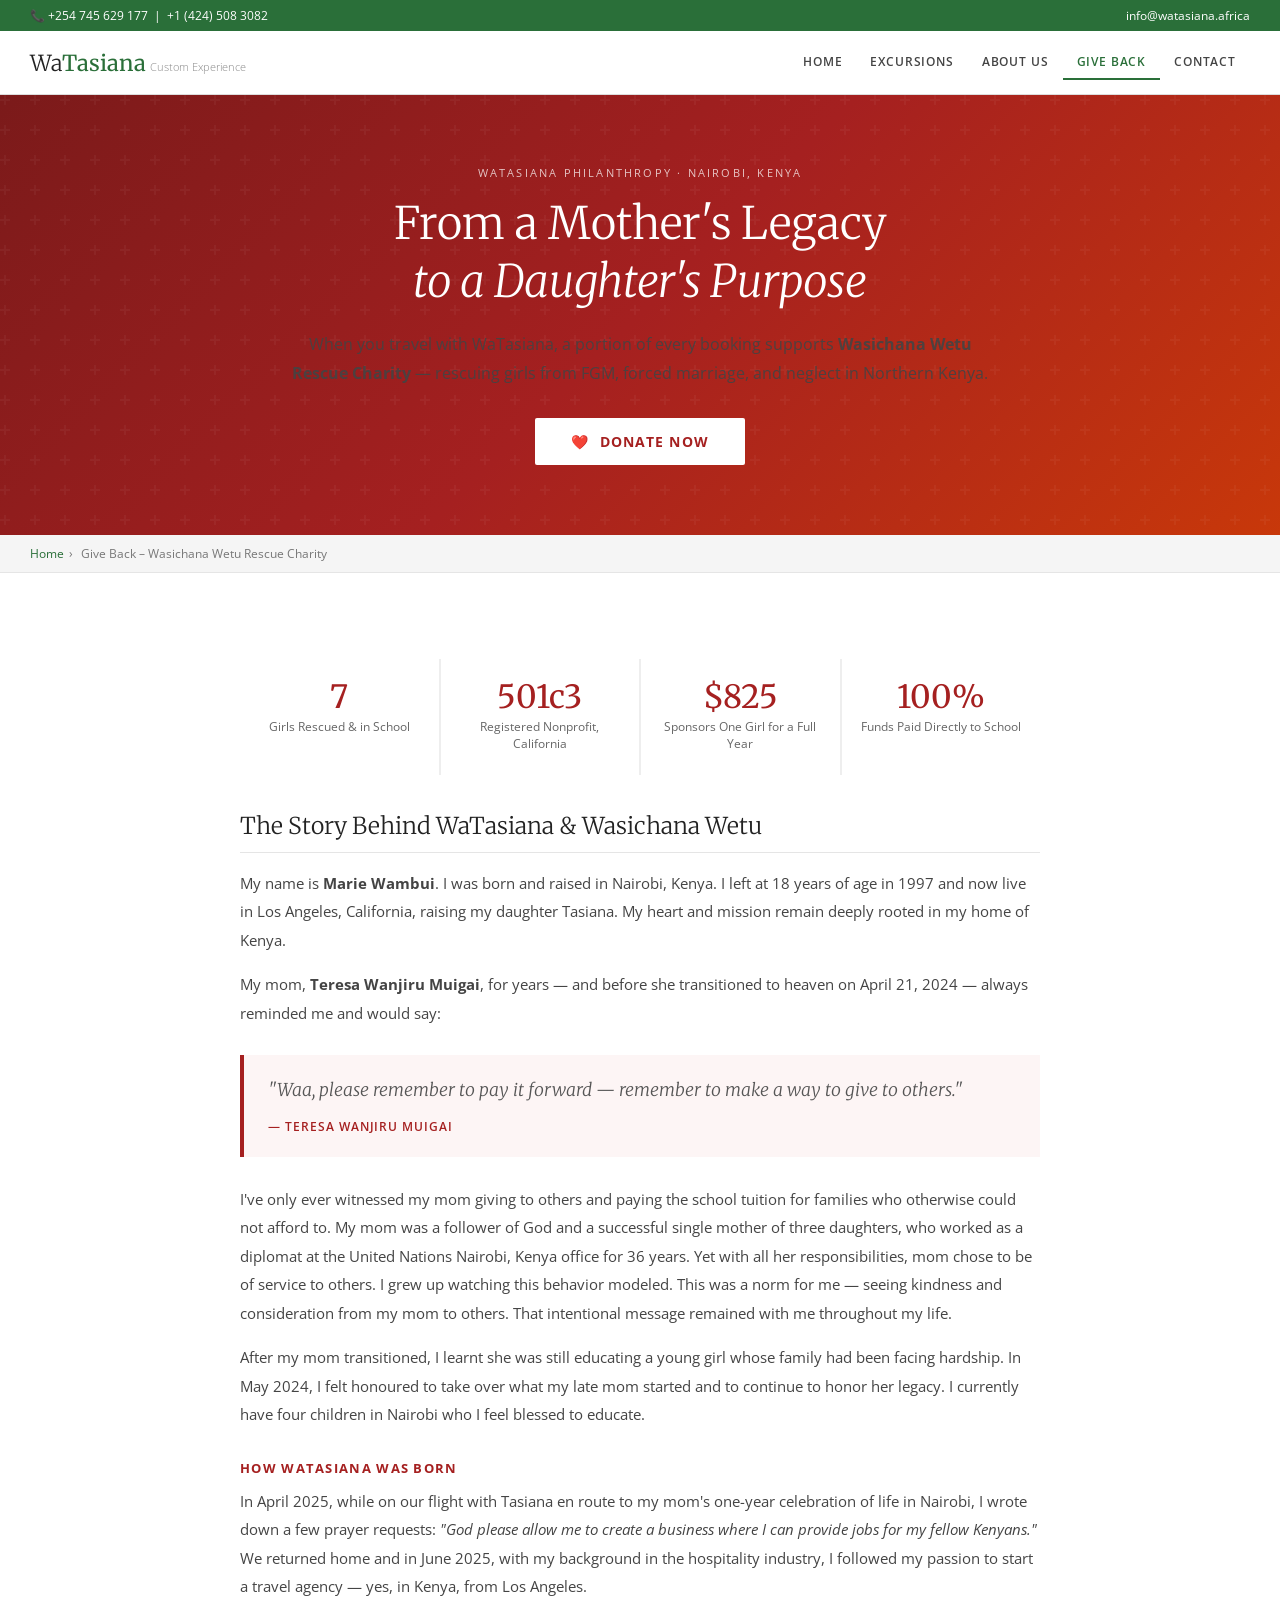
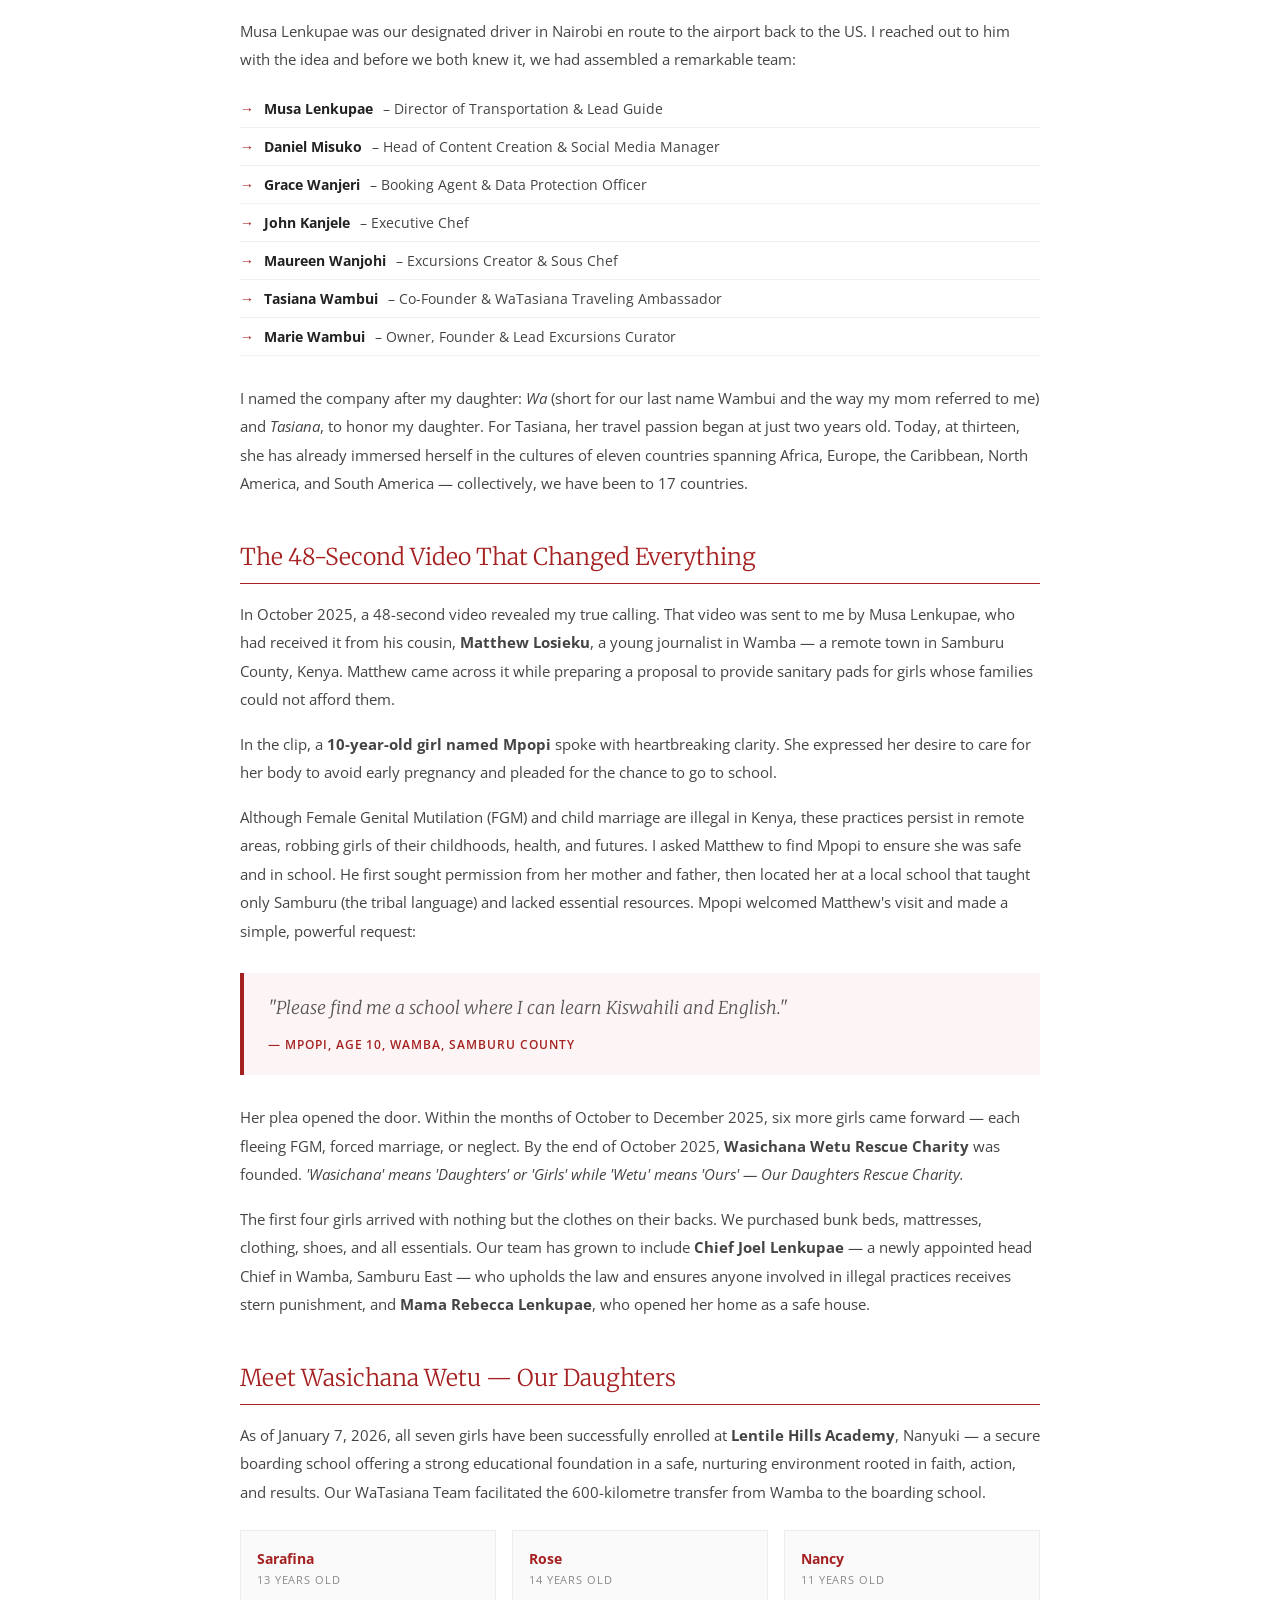
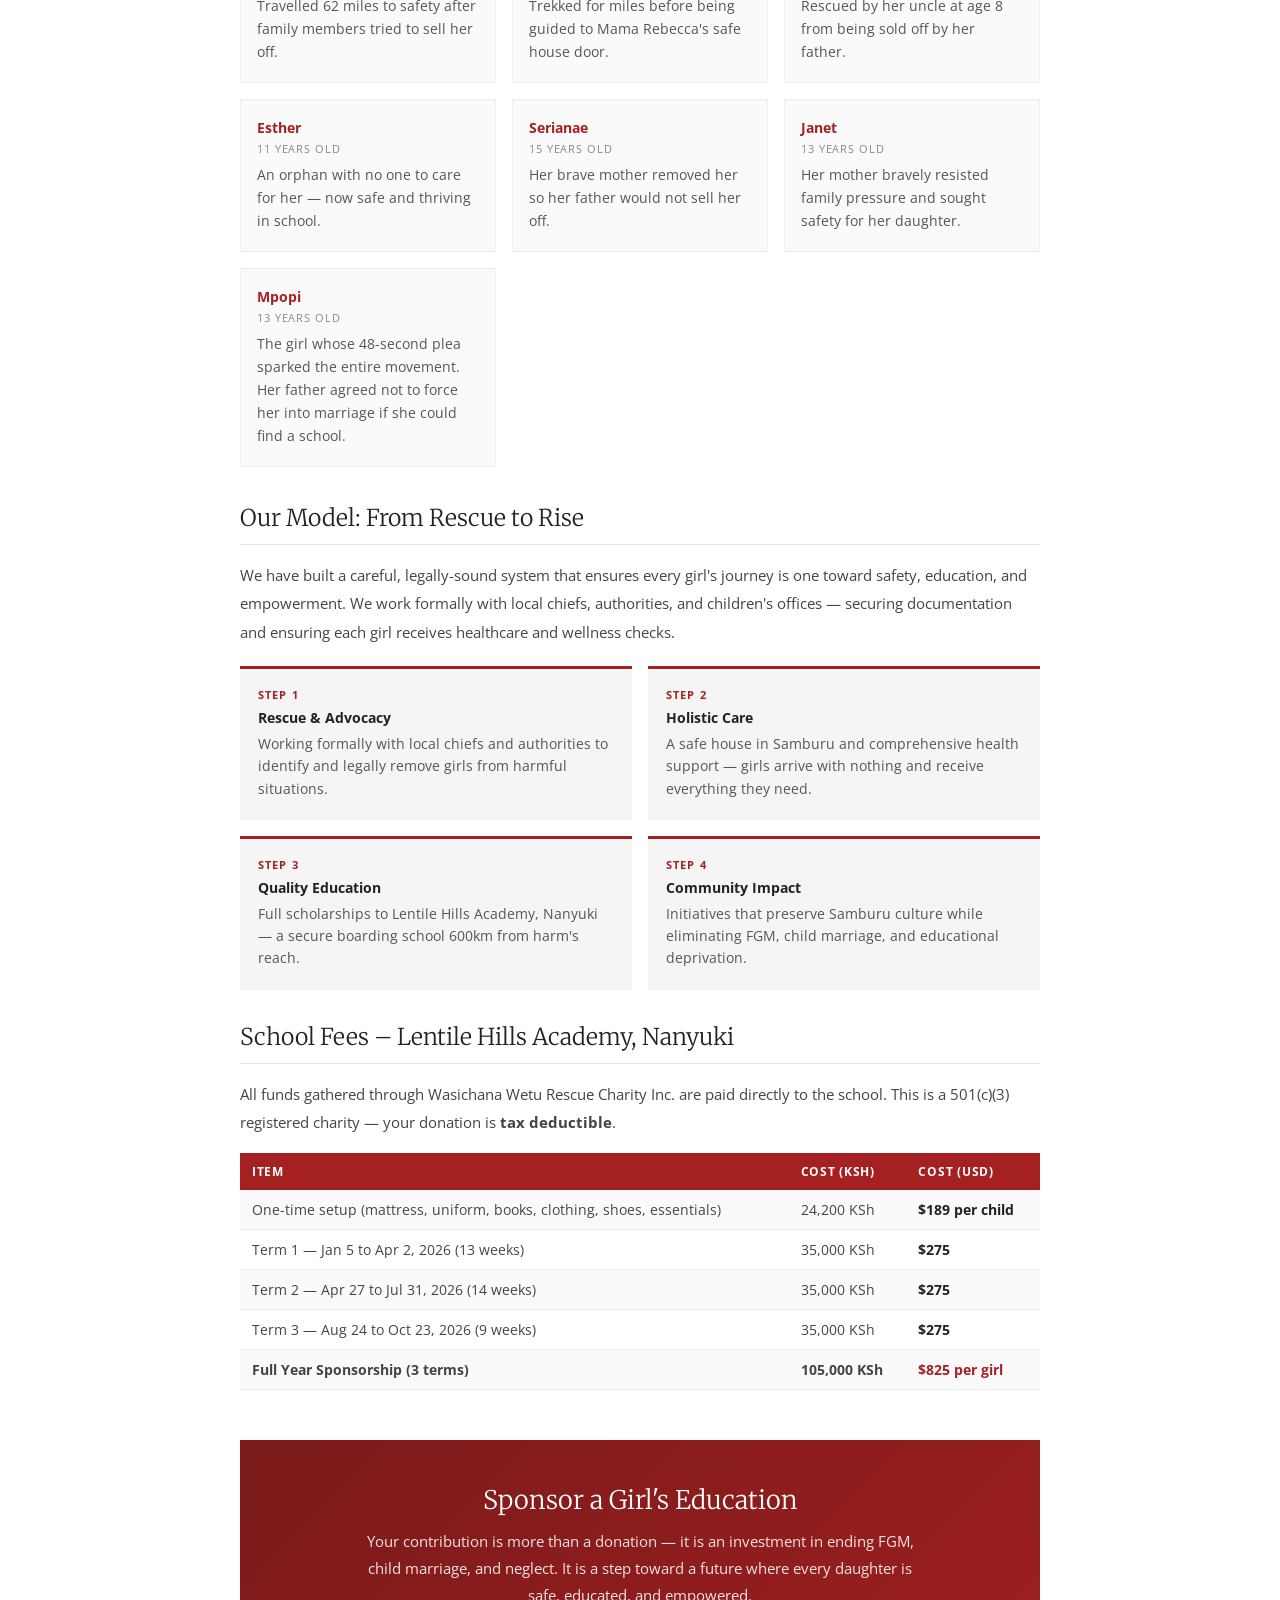
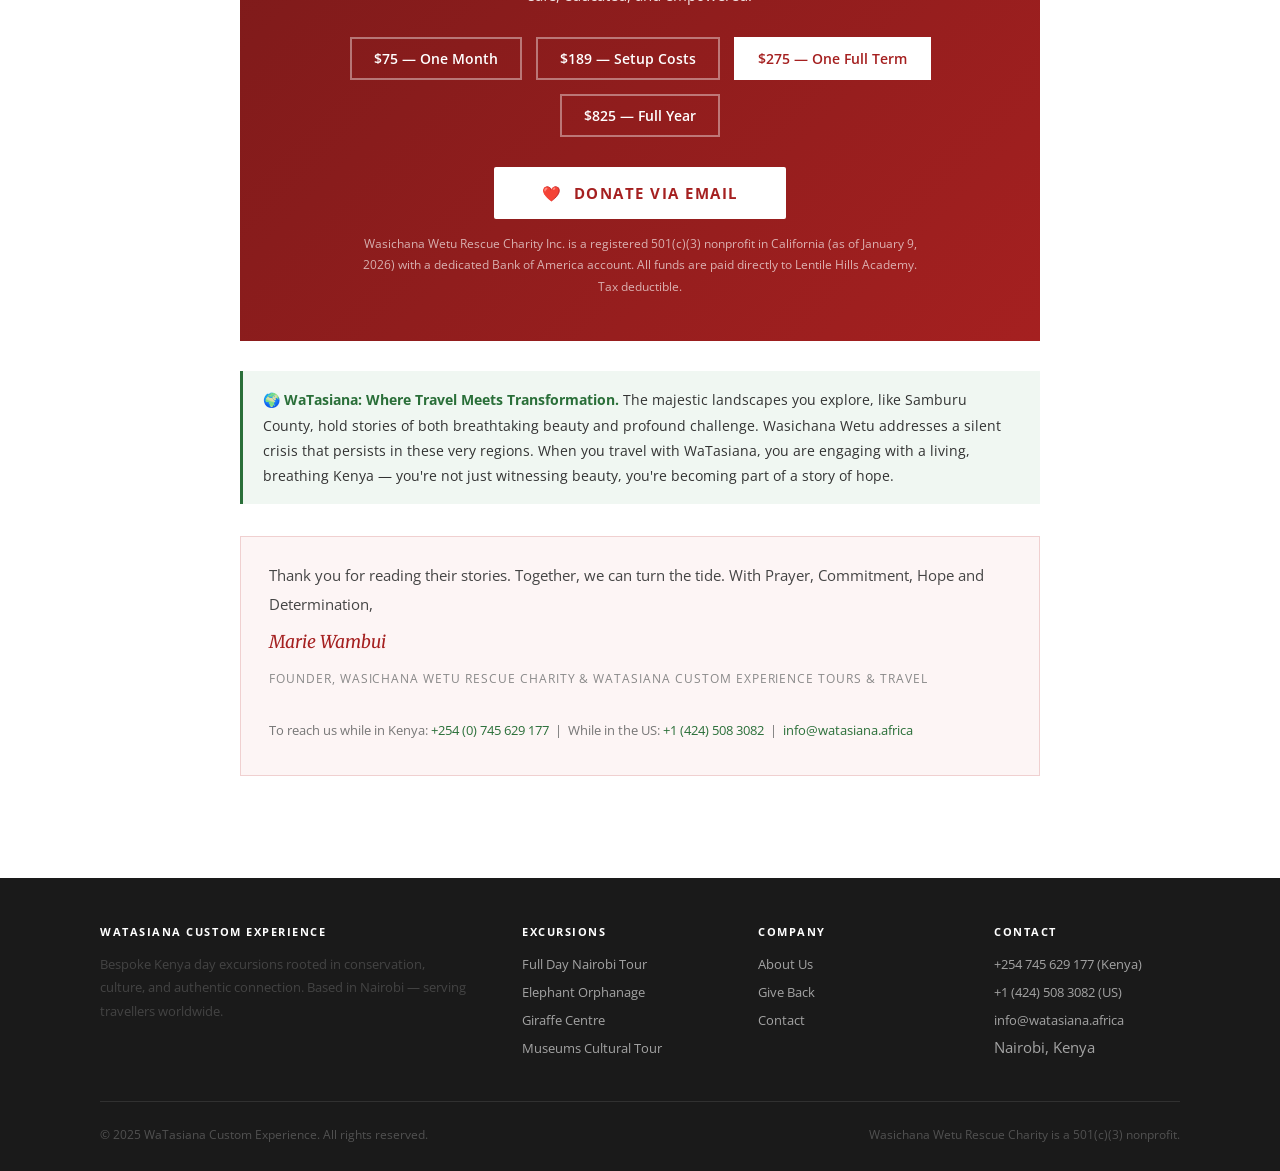
==== giveback.html @ bb358b53 "Add files via upload" ====
<!DOCTYPE html>
<html lang="en">
<head>
    <meta charset="UTF-8">
    <meta name="viewport" content="width=device-width, initial-scale=1.0">
    <title>Give Back – Wasichana Wetu Rescue Charity – WaTasiana</title>
    <link href="https://fonts.googleapis.com/css2?family=Merriweather:ital,wght@0,300;0,400;0,700;1,300;1,400&family=Open+Sans:wght@300;400;600&display=swap" rel="stylesheet">
    <style>
        * { box-sizing: border-box; margin: 0; padding: 0; }
        body { font-family: 'Open Sans', sans-serif; font-size: 15px; color: #333; background: #fff; }
        a { color: #2a6f39; text-decoration: none; }
        a:hover { text-decoration: underline; }

        /* TOP BAR */
        .topbar { background: #2a6f39; color: #fff; font-size: 12px; padding: 7px 30px; display: flex; justify-content: space-between; align-items: center; }
        .topbar a { color: #fff; }

        /* HEADER */
        header { border-bottom: 1px solid #ddd; padding: 14px 30px; display: flex; justify-content: space-between; align-items: center; }
        .logo { font-family: 'Merriweather', serif; font-size: 22px; font-weight: 300; color: #222; }
        .logo span { color: #2a6f39; font-weight: 400; }
        .logo small { font-size: 11px; color: #888; font-family: 'Open Sans', sans-serif; font-weight: 300; margin-left: 4px; }
        nav { display: flex; }
        nav a { font-size: 12px; font-weight: 600; letter-spacing: 0.07em; text-transform: uppercase; color: #444; padding: 8px 14px; border-bottom: 2px solid transparent; text-decoration: none; transition: color 0.2s; }
        nav a:hover { color: #2a6f39; text-decoration: none; }
        nav a.active { color: #2a6f39; border-bottom-color: #2a6f39; }

        /* HERO */
        .hero {
            background: linear-gradient(135deg, #7b1a1a 0%, #a52020 50%, #c8380a 100%);
            padding: 70px 30px;
            text-align: center;
            color: #fff;
            position: relative;
            overflow: hidden;
        }
        .hero::before {
            content: '';
            position: absolute; inset: 0;
            background: url("data:image/svg+xml,%3Csvg width='60' height='60' viewBox='0 0 60 60' xmlns='http://www.w3.org/2000/svg'%3E%3Cg fill='none' fill-rule='evenodd'%3E%3Cg fill='%23ffffff' fill-opacity='0.04'%3E%3Cpath d='M36 34v-4h-2v4h-4v2h4v4h2v-4h4v-2h-4zm0-30V0h-2v4h-4v2h4v4h2V6h4V4h-4zM6 34v-4H4v4H0v2h4v4h2v-4h4v-2H6zM6 4V0H4v4H0v2h4v4h2V6h4V4H6z'/%3E%3C/g%3E%3C/g%3E%3C/svg%3E");
        }
        .hero-inner { position: relative; max-width: 700px; margin: 0 auto; }
        .hero-eyebrow { font-size: 11px; letter-spacing: 0.2em; text-transform: uppercase; opacity: 0.75; margin-bottom: 14px; }
        .hero h1 { font-family: 'Merriweather', serif; font-size: clamp(1.8rem, 4vw, 2.8rem); font-weight: 300; line-height: 1.3; margin-bottom: 20px; }
        .hero h1 em { font-style: italic; }
        .hero p { font-size: 16px; line-height: 1.8; opacity: 0.9; margin-bottom: 30px; }
        .btn-donate {
            display: inline-block;
            background: #fff;
            color: #a52020;
            font-weight: 700;
            font-size: 14px;
            letter-spacing: 0.08em;
            text-transform: uppercase;
            padding: 14px 36px;
            border-radius: 2px;
            text-decoration: none;
            transition: background 0.2s, color 0.2s;
        }
        .btn-donate:hover { background: #f0f0f0; text-decoration: none; }

        /* BREADCRUMB */
        .breadcrumb-bar { background: #f5f5f5; border-bottom: 1px solid #e5e5e5; padding: 10px 30px; font-size: 12px; color: #777; }
        .breadcrumb-bar a { color: #2a6f39; }
        .breadcrumb-bar span { margin: 0 5px; }

        /* CONTENT WRAP */
        .content-wrap { max-width: 860px; margin: 0 auto; padding: 50px 30px 70px; }

        /* SECTION TITLES */
        .section-title {
            font-family: 'Merriweather', serif;
            font-size: 1.45rem;
            font-weight: 300;
            color: #222;
            margin-bottom: 16px;
            padding-bottom: 12px;
            border-bottom: 1px solid #e5e5e5;
        }
        .section-title.red { color: #a52020; border-bottom-color: #a52020; }

        .subsection-title {
            font-size: 13px;
            font-weight: 700;
            letter-spacing: 0.1em;
            text-transform: uppercase;
            color: #a52020;
            margin: 30px 0 10px;
        }

        p { line-height: 1.9; color: #444; margin-bottom: 16px; }

        /* QUOTE BLOCK */
        .quote-block {
            border-left: 4px solid #a52020;
            background: #fdf5f5;
            padding: 20px 24px;
            margin: 28px 0;
            font-family: 'Merriweather', serif;
            font-size: 1.1rem;
            font-style: italic;
            font-weight: 300;
            color: #555;
            line-height: 1.75;
        }
        .quote-block cite { display: block; font-style: normal; font-size: 12px; font-weight: 600; letter-spacing: 0.08em; text-transform: uppercase; color: #a52020; margin-top: 10px; font-family: 'Open Sans', sans-serif; }

        /* STATS ROW */
        .stats-row {
            display: grid;
            grid-template-columns: repeat(4, 1fr);
            gap: 2px;
            margin: 36px 0;
            background: #eee;
        }
        .stat-box {
            background: #fff;
            padding: 22px 16px;
            text-align: center;
        }
        .stat-box .num {
            font-family: 'Merriweather', serif;
            font-size: 2rem;
            font-weight: 400;
            color: #a52020;
            line-height: 1;
            margin-bottom: 6px;
        }
        .stat-box .label { font-size: 12px; color: #666; line-height: 1.4; }

        /* GIRLS GRID */
        .girls-grid { display: grid; grid-template-columns: repeat(3, 1fr); gap: 16px; margin: 24px 0 36px; }
        .girl-card {
            border: 1px solid #eee;
            padding: 18px 16px;
            background: #fafafa;
        }
        .girl-card .girl-name { font-weight: 700; font-size: 14px; color: #a52020; margin-bottom: 4px; }
        .girl-card .girl-age { font-size: 11px; letter-spacing: 0.08em; text-transform: uppercase; color: #888; margin-bottom: 8px; }
        .girl-card p { font-size: 13.5px; line-height: 1.7; color: #555; margin: 0; }

        /* MODEL STEPS */
        .model-steps { display: grid; grid-template-columns: repeat(2, 1fr); gap: 16px; margin: 20px 0 32px; }
        .model-step { background: #f5f5f5; border-top: 3px solid #a52020; padding: 18px 18px 20px; }
        .model-step .step-num { font-size: 11px; font-weight: 700; letter-spacing: 0.1em; text-transform: uppercase; color: #a52020; margin-bottom: 6px; }
        .model-step h4 { font-size: 14px; font-weight: 700; color: #222; margin-bottom: 6px; }
        .model-step p { font-size: 13.5px; color: #555; line-height: 1.65; margin: 0; }

        /* SCHOOL COSTS */
        .cost-table { width: 100%; border-collapse: collapse; margin: 16px 0 28px; font-size: 14px; }
        .cost-table th { background: #a52020; color: #fff; padding: 10px 12px; text-align: left; font-size: 12px; letter-spacing: 0.06em; text-transform: uppercase; }
        .cost-table td { padding: 10px 12px; border-bottom: 1px solid #eee; color: #444; }
        .cost-table tr:nth-child(even) td { background: #fafafa; }
        .cost-table .highlight { font-weight: 700; color: #222; }

        /* DONATE BOX */
        .donate-box {
            background: linear-gradient(135deg, #7b1a1a, #a52020);
            color: #fff;
            padding: 44px 40px;
            text-align: center;
            margin: 50px 0 30px;
        }
        .donate-box h2 { font-family: 'Merriweather', serif; font-size: 1.6rem; font-weight: 300; margin-bottom: 12px; }
        .donate-box p { font-size: 15px; opacity: 0.88; line-height: 1.8; margin-bottom: 28px; max-width: 560px; margin-left: auto; margin-right: auto; color: #fff; }
        .donate-box .nonprofit-note { font-size: 12px; opacity: 0.65; margin-top: 14px; margin-bottom: 0; }
        .btn-donate-large {
            display: inline-block;
            background: #fff;
            color: #a52020;
            font-weight: 700;
            font-size: 15px;
            letter-spacing: 0.1em;
            text-transform: uppercase;
            padding: 16px 48px;
            border-radius: 2px;
            text-decoration: none;
            transition: background 0.2s;
        }
        .btn-donate-large:hover { background: #f5f5f5; text-decoration: none; }

        /* SPONSOR AMOUNTS */
        .sponsor-amounts { display: flex; gap: 14px; justify-content: center; flex-wrap: wrap; margin: 24px 0 10px; }
        .sponsor-amt {
            border: 2px solid rgba(255,255,255,0.4);
            color: #fff;
            padding: 10px 22px;
            font-size: 14px;
            font-weight: 600;
            cursor: pointer;
            transition: background 0.2s, border-color 0.2s;
            text-decoration: none;
            display: inline-block;
        }
        .sponsor-amt:hover { background: rgba(255,255,255,0.15); border-color: #fff; text-decoration: none; color: #fff; }
        .sponsor-amt.featured { background: #fff; color: #a52020; border-color: #fff; }

        /* TEAM */
        .team-list { list-style: none; margin: 14px 0 28px; }
        .team-list li { padding: 9px 0; border-bottom: 1px solid #f0f0f0; font-size: 14px; color: #444; display: flex; gap: 10px; }
        .team-list li::before { content: '→'; color: #a52020; font-weight: 700; flex-shrink: 0; }
        .team-list li strong { color: #222; }

        /* SIGNATURE */
        .signature-block { background: #fdf5f5; border: 1px solid #f0d0d0; padding: 24px 28px; margin: 32px 0; }
        .signature-block p { margin-bottom: 8px; color: #444; }
        .signature-block .sig-name { font-family: 'Merriweather', serif; font-size: 1.1rem; font-style: italic; color: #a52020; }
        .signature-block .sig-title { font-size: 12px; text-transform: uppercase; letter-spacing: 0.08em; color: #888; }

        /* IMPACT NOTE */
        .impact-note { background: #f0f7f2; border-left: 3px solid #2a6f39; padding: 16px 20px; margin: 28px 0; font-size: 14px; line-height: 1.8; color: #333; }
        .impact-note strong { color: #2a6f39; }

        /* FOOTER */
        footer { background: #1a1a1a; color: rgba(255,255,255,0.6); padding: 46px 30px 28px; }
        .footer-grid { max-width: 1080px; margin: 0 auto; display: grid; grid-template-columns: 2fr 1fr 1fr 1fr; gap: 50px; padding-bottom: 36px; border-bottom: 1px solid rgba(255,255,255,0.1); margin-bottom: 24px; }
        .footer-grid h4 { font-size: 11px; letter-spacing: 0.14em; text-transform: uppercase; color: #fff; margin-bottom: 14px; }
        .footer-grid ul { list-style: none; }
        .footer-grid ul li { margin-bottom: 8px; }
        .footer-grid ul li a { color: rgba(255,255,255,0.6); font-size: 13px; }
        .footer-grid ul li a:hover { color: #fff; text-decoration: none; }
        .footer-grid p { font-size: 13px; line-height: 1.8; }
        .footer-bottom { max-width: 1080px; margin: 0 auto; font-size: 12px; opacity: 0.4; display: flex; justify-content: space-between; }

        @media (max-width: 800px) {
            nav { display: none; }
            .stats-row { grid-template-columns: repeat(2, 1fr); }
            .girls-grid { grid-template-columns: 1fr; }
            .model-steps { grid-template-columns: 1fr; }
            .footer-grid { grid-template-columns: 1fr 1fr; gap: 28px; }
            .donate-box { padding: 30px 20px; }
            .sponsor-amounts { flex-direction: column; align-items: center; }
            .topbar { flex-direction: column; gap: 4px; text-align: center; }
        }
    </style>
</head>
<body>

<div class="topbar">
    <span>📞 +254 745 629 177 &nbsp;|&nbsp; +1 (424) 508 3082</span>
    <span><a href="mailto:info@watasiana.africa">info@watasiana.africa</a></span>
</div>

<header>
    <a href="index.html" class="logo">Wa<span>Tasiana</span><small>Custom Experience</small></a>
    <nav>
        <a href="index.html">Home</a>
        <a href="index.html#excursions">Excursions</a>
        <a href="index.html#about">About Us</a>
        <a href="giveback.html" class="active">Give Back</a>
        <a href="mailto:info@watasiana.africa">Contact</a>
    </nav>
</header>

<!-- HERO -->
<section class="hero">
    <div class="hero-inner">
        <div class="hero-eyebrow">WaTasiana Philanthropy · Nairobi, Kenya</div>
        <h1>From a Mother's Legacy<br><em>to a Daughter's Purpose</em></h1>
        <p>When you travel with WaTasiana, a portion of every booking supports <strong>Wasichana Wetu Rescue Charity</strong> — rescuing girls from FGM, forced marriage, and neglect in Northern Kenya.</p>
        <a href="#donate" class="btn-donate">❤️ &nbsp;Donate Now</a>
    </div>
</section>

<div class="breadcrumb-bar">
    <a href="index.html">Home</a><span>›</span> Give Back – Wasichana Wetu Rescue Charity
</div>

<div class="content-wrap">

    <!-- IMPACT STATS -->
    <div class="stats-row">
        <div class="stat-box"><div class="num">7</div><div class="label">Girls Rescued &amp; in School</div></div>
        <div class="stat-box"><div class="num">501c3</div><div class="label">Registered Nonprofit, California</div></div>
        <div class="stat-box"><div class="num">$825</div><div class="label">Sponsors One Girl for a Full Year</div></div>
        <div class="stat-box"><div class="num">100%</div><div class="label">Funds Paid Directly to School</div></div>
    </div>

    <!-- THE STORY -->
    <div class="section-title">The Story Behind WaTasiana &amp; Wasichana Wetu</div>

    <p>My name is <strong>Marie Wambui</strong>. I was born and raised in Nairobi, Kenya. I left at 18 years of age in 1997 and now live in Los Angeles, California, raising my daughter Tasiana. My heart and mission remain deeply rooted in my home of Kenya.</p>

    <p>My mom, <strong>Teresa Wanjiru Muigai</strong>, for years — and before she transitioned to heaven on April 21, 2024 — always reminded me and would say:</p>

    <div class="quote-block">
        "Waa, please remember to pay it forward — remember to make a way to give to others."
        <cite>— Teresa Wanjiru Muigai</cite>
    </div>

    <p>I've only ever witnessed my mom giving to others and paying the school tuition for families who otherwise could not afford to. My mom was a follower of God and a successful single mother of three daughters, who worked as a diplomat at the United Nations Nairobi, Kenya office for 36 years. Yet with all her responsibilities, mom chose to be of service to others. I grew up watching this behavior modeled. This was a norm for me — seeing kindness and consideration from my mom to others. That intentional message remained with me throughout my life.</p>

    <p>After my mom transitioned, I learnt she was still educating a young girl whose family had been facing hardship. In May 2024, I felt honoured to take over what my late mom started and to continue to honor her legacy. I currently have four children in Nairobi who I feel blessed to educate.</p>

    <div class="subsection-title">How WaTasiana Was Born</div>

    <p>In April 2025, while on our flight with Tasiana en route to my mom's one-year celebration of life in Nairobi, I wrote down a few prayer requests: <em>"God please allow me to create a business where I can provide jobs for my fellow Kenyans."</em> We returned home and in June 2025, with my background in the hospitality industry, I followed my passion to start a travel agency — yes, in Kenya, from Los Angeles.</p>

    <p>Musa Lenkupae was our designated driver in Nairobi en route to the airport back to the US. I reached out to him with the idea and before we both knew it, we had assembled a remarkable team:</p>

    <ul class="team-list">
        <li><strong>Musa Lenkupae</strong> – Director of Transportation &amp; Lead Guide</li>
        <li><strong>Daniel Misuko</strong> – Head of Content Creation &amp; Social Media Manager</li>
        <li><strong>Grace Wanjeri</strong> – Booking Agent &amp; Data Protection Officer</li>
        <li><strong>John Kanjele</strong> – Executive Chef</li>
        <li><strong>Maureen Wanjohi</strong> – Excursions Creator &amp; Sous Chef</li>
        <li><strong>Tasiana Wambui</strong> – Co-Founder &amp; WaTasiana Traveling Ambassador</li>
        <li><strong>Marie Wambui</strong> – Owner, Founder &amp; Lead Excursions Curator</li>
    </ul>

    <p>I named the company after my daughter: <em>Wa</em> (short for our last name Wambui and the way my mom referred to me) and <em>Tasiana</em>, to honor my daughter. For Tasiana, her travel passion began at just two years old. Today, at thirteen, she has already immersed herself in the cultures of eleven countries spanning Africa, Europe, the Caribbean, North America, and South America — collectively, we have been to 17 countries.</p>

    <!-- THE MOMENT THAT CHANGED EVERYTHING -->
    <div class="section-title red" style="margin-top:44px;">The 48-Second Video That Changed Everything</div>

    <p>In October 2025, a 48-second video revealed my true calling. That video was sent to me by Musa Lenkupae, who had received it from his cousin, <strong>Matthew Losieku</strong>, a young journalist in Wamba — a remote town in Samburu County, Kenya. Matthew came across it while preparing a proposal to provide sanitary pads for girls whose families could not afford them.</p>

    <p>In the clip, a <strong>10-year-old girl named Mpopi</strong> spoke with heartbreaking clarity. She expressed her desire to care for her body to avoid early pregnancy and pleaded for the chance to go to school.</p>

    <p>Although Female Genital Mutilation (FGM) and child marriage are illegal in Kenya, these practices persist in remote areas, robbing girls of their childhoods, health, and futures. I asked Matthew to find Mpopi to ensure she was safe and in school. He first sought permission from her mother and father, then located her at a local school that taught only Samburu (the tribal language) and lacked essential resources. Mpopi welcomed Matthew's visit and made a simple, powerful request:</p>

    <div class="quote-block">
        "Please find me a school where I can learn Kiswahili and English."
        <cite>— Mpopi, age 10, Wamba, Samburu County</cite>
    </div>

    <p>Her plea opened the door. Within the months of October to December 2025, six more girls came forward — each fleeing FGM, forced marriage, or neglect. By the end of October 2025, <strong>Wasichana Wetu Rescue Charity</strong> was founded. <em>'Wasichana' means 'Daughters' or 'Girls' while 'Wetu' means 'Ours' — Our Daughters Rescue Charity.</em></p>

    <p>The first four girls arrived with nothing but the clothes on their backs. We purchased bunk beds, mattresses, clothing, shoes, and all essentials. Our team has grown to include <strong>Chief Joel Lenkupae</strong> — a newly appointed head Chief in Wamba, Samburu East — who upholds the law and ensures anyone involved in illegal practices receives stern punishment, and <strong>Mama Rebecca Lenkupae</strong>, who opened her home as a safe house.</p>

    <!-- MEET THE GIRLS -->
    <div class="section-title red" style="margin-top:44px;">Meet Wasichana Wetu — Our Daughters</div>
    <p>As of January 7, 2026, all seven girls have been successfully enrolled at <strong>Lentile Hills Academy</strong>, Nanyuki — a secure boarding school offering a strong educational foundation in a safe, nurturing environment rooted in faith, action, and results. Our WaTasiana Team facilitated the 600-kilometre transfer from Wamba to the boarding school.</p>

    <div class="girls-grid">
        <div class="girl-card">
            <div class="girl-name">Sarafina</div>
            <div class="girl-age">13 years old</div>
            <p>Travelled 62 miles to safety after family members tried to sell her off.</p>
        </div>
        <div class="girl-card">
            <div class="girl-name">Rose</div>
            <div class="girl-age">14 years old</div>
            <p>Trekked for miles before being guided to Mama Rebecca's safe house door.</p>
        </div>
        <div class="girl-card">
            <div class="girl-name">Nancy</div>
            <div class="girl-age">11 years old</div>
            <p>Rescued by her uncle at age 8 from being sold off by her father.</p>
        </div>
        <div class="girl-card">
            <div class="girl-name">Esther</div>
            <div class="girl-age">11 years old</div>
            <p>An orphan with no one to care for her — now safe and thriving in school.</p>
        </div>
        <div class="girl-card">
            <div class="girl-name">Serianae</div>
            <div class="girl-age">15 years old</div>
            <p>Her brave mother removed her so her father would not sell her off.</p>
        </div>
        <div class="girl-card">
            <div class="girl-name">Janet</div>
            <div class="girl-age">13 years old</div>
            <p>Her mother bravely resisted family pressure and sought safety for her daughter.</p>
        </div>
        <div class="girl-card" style="grid-column: span 1;">
            <div class="girl-name">Mpopi</div>
            <div class="girl-age">13 years old</div>
            <p>The girl whose 48-second plea sparked the entire movement. Her father agreed not to force her into marriage if she could find a school.</p>
        </div>
    </div>

    <!-- OUR MODEL -->
    <div class="section-title" style="margin-top:10px;">Our Model: From Rescue to Rise</div>
    <p>We have built a careful, legally-sound system that ensures every girl's journey is one toward safety, education, and empowerment. We work formally with local chiefs, authorities, and children's offices — securing documentation and ensuring each girl receives healthcare and wellness checks.</p>

    <div class="model-steps">
        <div class="model-step">
            <div class="step-num">Step 1</div>
            <h4>Rescue &amp; Advocacy</h4>
            <p>Working formally with local chiefs and authorities to identify and legally remove girls from harmful situations.</p>
        </div>
        <div class="model-step">
            <div class="step-num">Step 2</div>
            <h4>Holistic Care</h4>
            <p>A safe house in Samburu and comprehensive health support — girls arrive with nothing and receive everything they need.</p>
        </div>
        <div class="model-step">
            <div class="step-num">Step 3</div>
            <h4>Quality Education</h4>
            <p>Full scholarships to Lentile Hills Academy, Nanyuki — a secure boarding school 600km from harm's reach.</p>
        </div>
        <div class="model-step">
            <div class="step-num">Step 4</div>
            <h4>Community Impact</h4>
            <p>Initiatives that preserve Samburu culture while eliminating FGM, child marriage, and educational deprivation.</p>
        </div>
    </div>

    <!-- SCHOOL COSTS -->
    <div class="section-title">School Fees – Lentile Hills Academy, Nanyuki</div>
    <p>All funds gathered through Wasichana Wetu Rescue Charity Inc. are paid directly to the school. This is a 501(c)(3) registered charity — your donation is <strong>tax deductible</strong>.</p>

    <table class="cost-table">
        <tr>
            <th>Item</th>
            <th>Cost (KSh)</th>
            <th>Cost (USD)</th>
        </tr>
        <tr>
            <td>One-time setup (mattress, uniform, books, clothing, shoes, essentials)</td>
            <td>24,200 KSh</td>
            <td class="highlight">$189 per child</td>
        </tr>
        <tr>
            <td>Term 1 — Jan 5 to Apr 2, 2026 (13 weeks)</td>
            <td>35,000 KSh</td>
            <td class="highlight">$275</td>
        </tr>
        <tr>
            <td>Term 2 — Apr 27 to Jul 31, 2026 (14 weeks)</td>
            <td>35,000 KSh</td>
            <td class="highlight">$275</td>
        </tr>
        <tr>
            <td>Term 3 — Aug 24 to Oct 23, 2026 (9 weeks)</td>
            <td>35,000 KSh</td>
            <td class="highlight">$275</td>
        </tr>
        <tr style="background:#fdf5f5;">
            <td><strong>Full Year Sponsorship (3 terms)</strong></td>
            <td><strong>105,000 KSh</strong></td>
            <td><strong style="color:#a52020;">$825 per girl</strong></td>
        </tr>
    </table>

    <!-- DONATE SECTION -->
    <div class="donate-box" id="donate">
        <h2>Sponsor a Girl's Education</h2>
        <p>Your contribution is more than a donation — it is an investment in ending FGM, child marriage, and neglect. It is a step toward a future where every daughter is safe, educated, and empowered.</p>

        <div class="sponsor-amounts">
            <a href="mailto:info@watasiana.africa?subject=Donation%20Enquiry%20-%20%2475" class="sponsor-amt">$75 — One Month</a>
            <a href="mailto:info@watasiana.africa?subject=Donation%20Enquiry%20-%20%24189" class="sponsor-amt">$189 — Setup Costs</a>
            <a href="mailto:info@watasiana.africa?subject=Donation%20Enquiry%20-%20%24275" class="sponsor-amt featured">$275 — One Full Term</a>
            <a href="mailto:info@watasiana.africa?subject=Donation%20Enquiry%20-%20%24825" class="sponsor-amt">$825 — Full Year</a>
        </div>

        <br>
        <a href="mailto:info@watasiana.africa?subject=I%20want%20to%20donate%20to%20Wasichana%20Wetu" class="btn-donate-large">❤️ &nbsp;Donate via Email</a>

        <p class="nonprofit-note">Wasichana Wetu Rescue Charity Inc. is a registered 501(c)(3) nonprofit in California (as of January 9, 2026) with a dedicated Bank of America account. All funds are paid directly to Lentile Hills Academy. Tax deductible.</p>
    </div>

    <!-- WHY THIS MATTERS -->
    <div class="impact-note">
        <strong>🌍 WaTasiana: Where Travel Meets Transformation.</strong> The majestic landscapes you explore, like Samburu County, hold stories of both breathtaking beauty and profound challenge. Wasichana Wetu addresses a silent crisis that persists in these very regions. When you travel with WaTasiana, you are engaging with a living, breathing Kenya — you're not just witnessing beauty, you're becoming part of a story of hope.
    </div>

    <!-- SIGNATURE -->
    <div class="signature-block">
        <p>Thank you for reading their stories. Together, we can turn the tide. With Prayer, Commitment, Hope and Determination,</p>
        <p class="sig-name">Marie Wambui</p>
        <p class="sig-title">Founder, Wasichana Wetu Rescue Charity &amp; WaTasiana Custom Experience Tours &amp; Travel</p>
        <br>
        <p style="font-size:13px;color:#777;">To reach us while in Kenya: <a href="tel:+254745629177">+254 (0) 745 629 177</a> &nbsp;|&nbsp; While in the US: <a href="tel:+14245083082">+1 (424) 508 3082</a> &nbsp;|&nbsp; <a href="mailto:info@watasiana.africa">info@watasiana.africa</a></p>
    </div>

</div>

<!-- FOOTER -->
<footer>
    <div class="footer-grid">
        <div><h4>WaTasiana Custom Experience</h4><p>Bespoke Kenya day excursions rooted in conservation, culture, and authentic connection. Based in Nairobi — serving travellers worldwide.</p></div>
        <div><h4>Excursions</h4><ul>
            <li><a href="full-day-tour.html">Full Day Nairobi Tour</a></li>
            <li><a href="elephant-orphanage.html">Elephant Orphanage</a></li>
            <li><a href="giraffe-centre.html">Giraffe Centre</a></li>
            <li><a href="museums-tour.html">Museums Cultural Tour</a></li>
        </ul></div>
        <div><h4>Company</h4><ul>
            <li><a href="index.html#about">About Us</a></li>
            <li><a href="giveback.html">Give Back</a></li>
            <li><a href="mailto:info@watasiana.africa">Contact</a></li>
        </ul></div>
        <div><h4>Contact</h4><ul>
            <li><a href="tel:+254745629177">+254 745 629 177 (Kenya)</a></li>
            <li><a href="tel:+14245083082">+1 (424) 508 3082 (US)</a></li>
            <li><a href="mailto:info@watasiana.africa">info@watasiana.africa</a></li>
            <li>Nairobi, Kenya</li>
        </ul></div>
    </div>
    <div class="footer-bottom"><span>© 2025 WaTasiana Custom Experience. All rights reserved.</span><span>Wasichana Wetu Rescue Charity is a 501(c)(3) nonprofit.</span></div>
</footer>

</body>
</html>
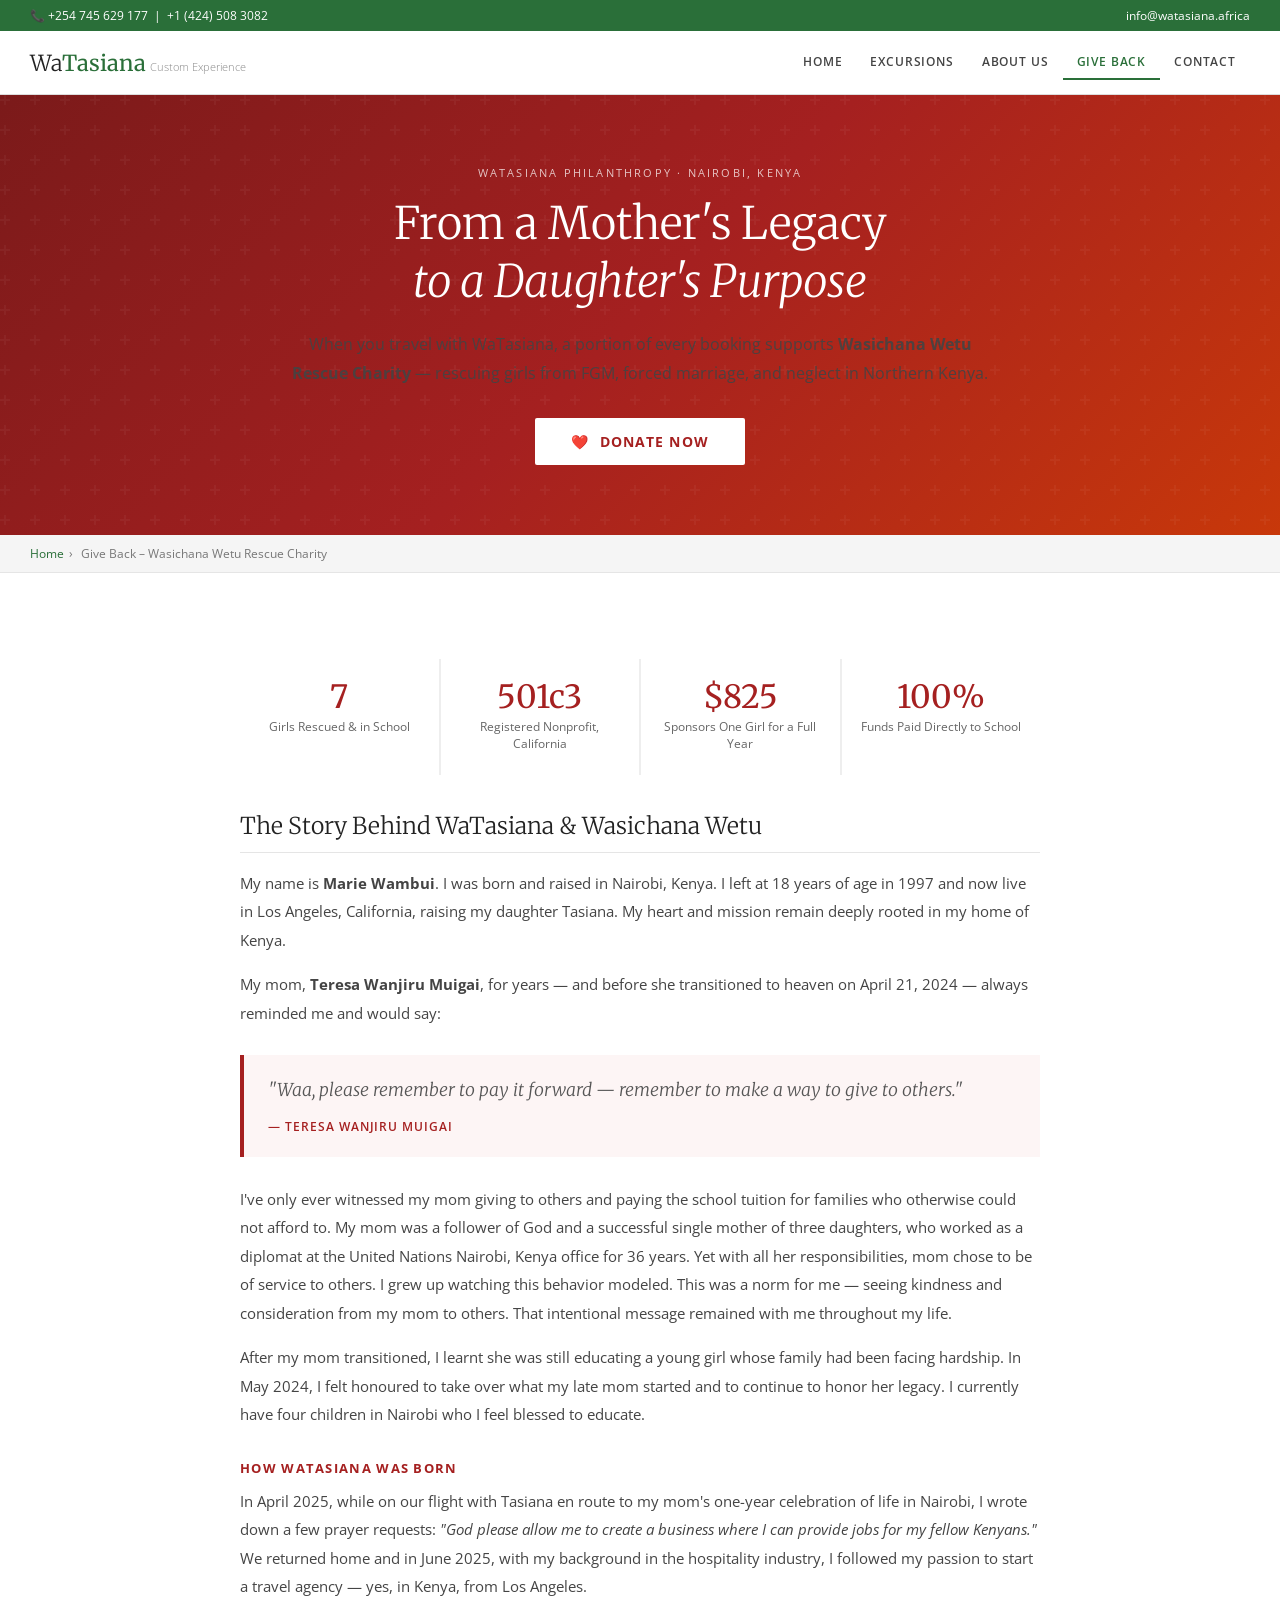
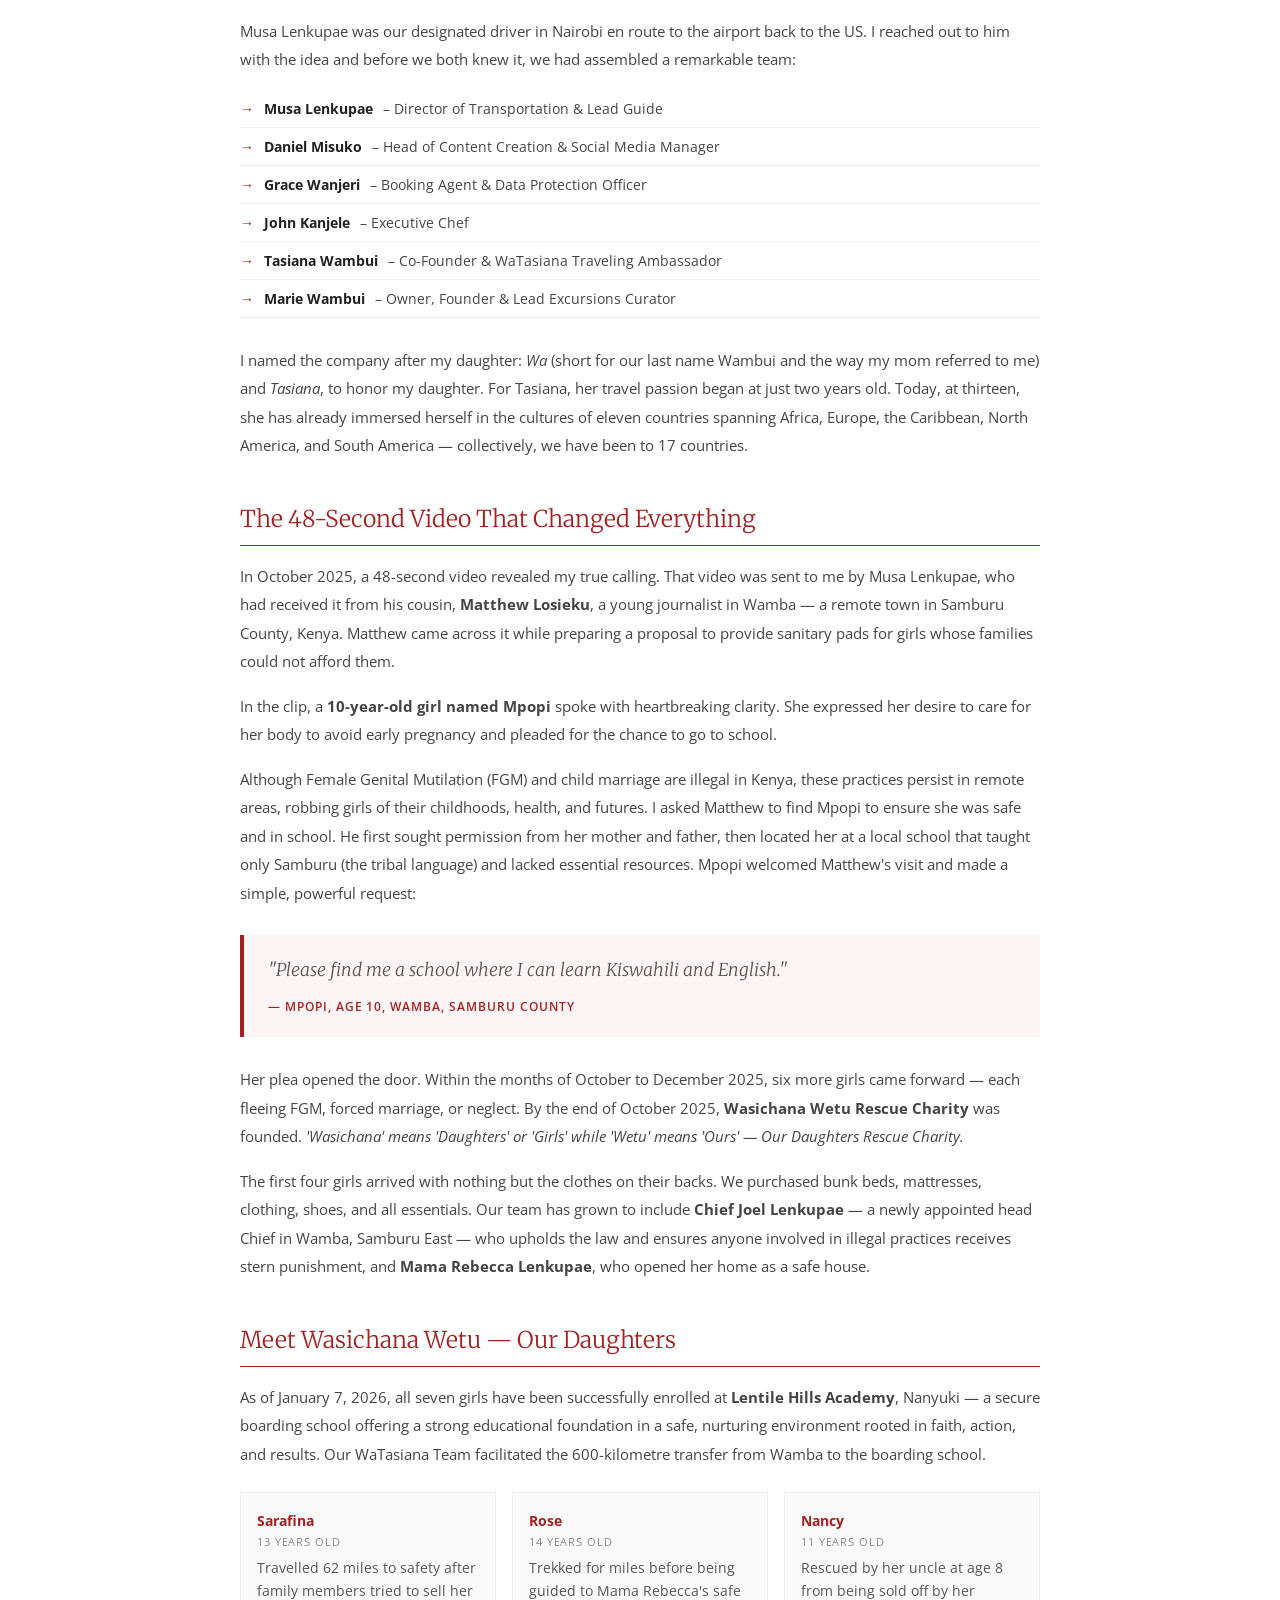
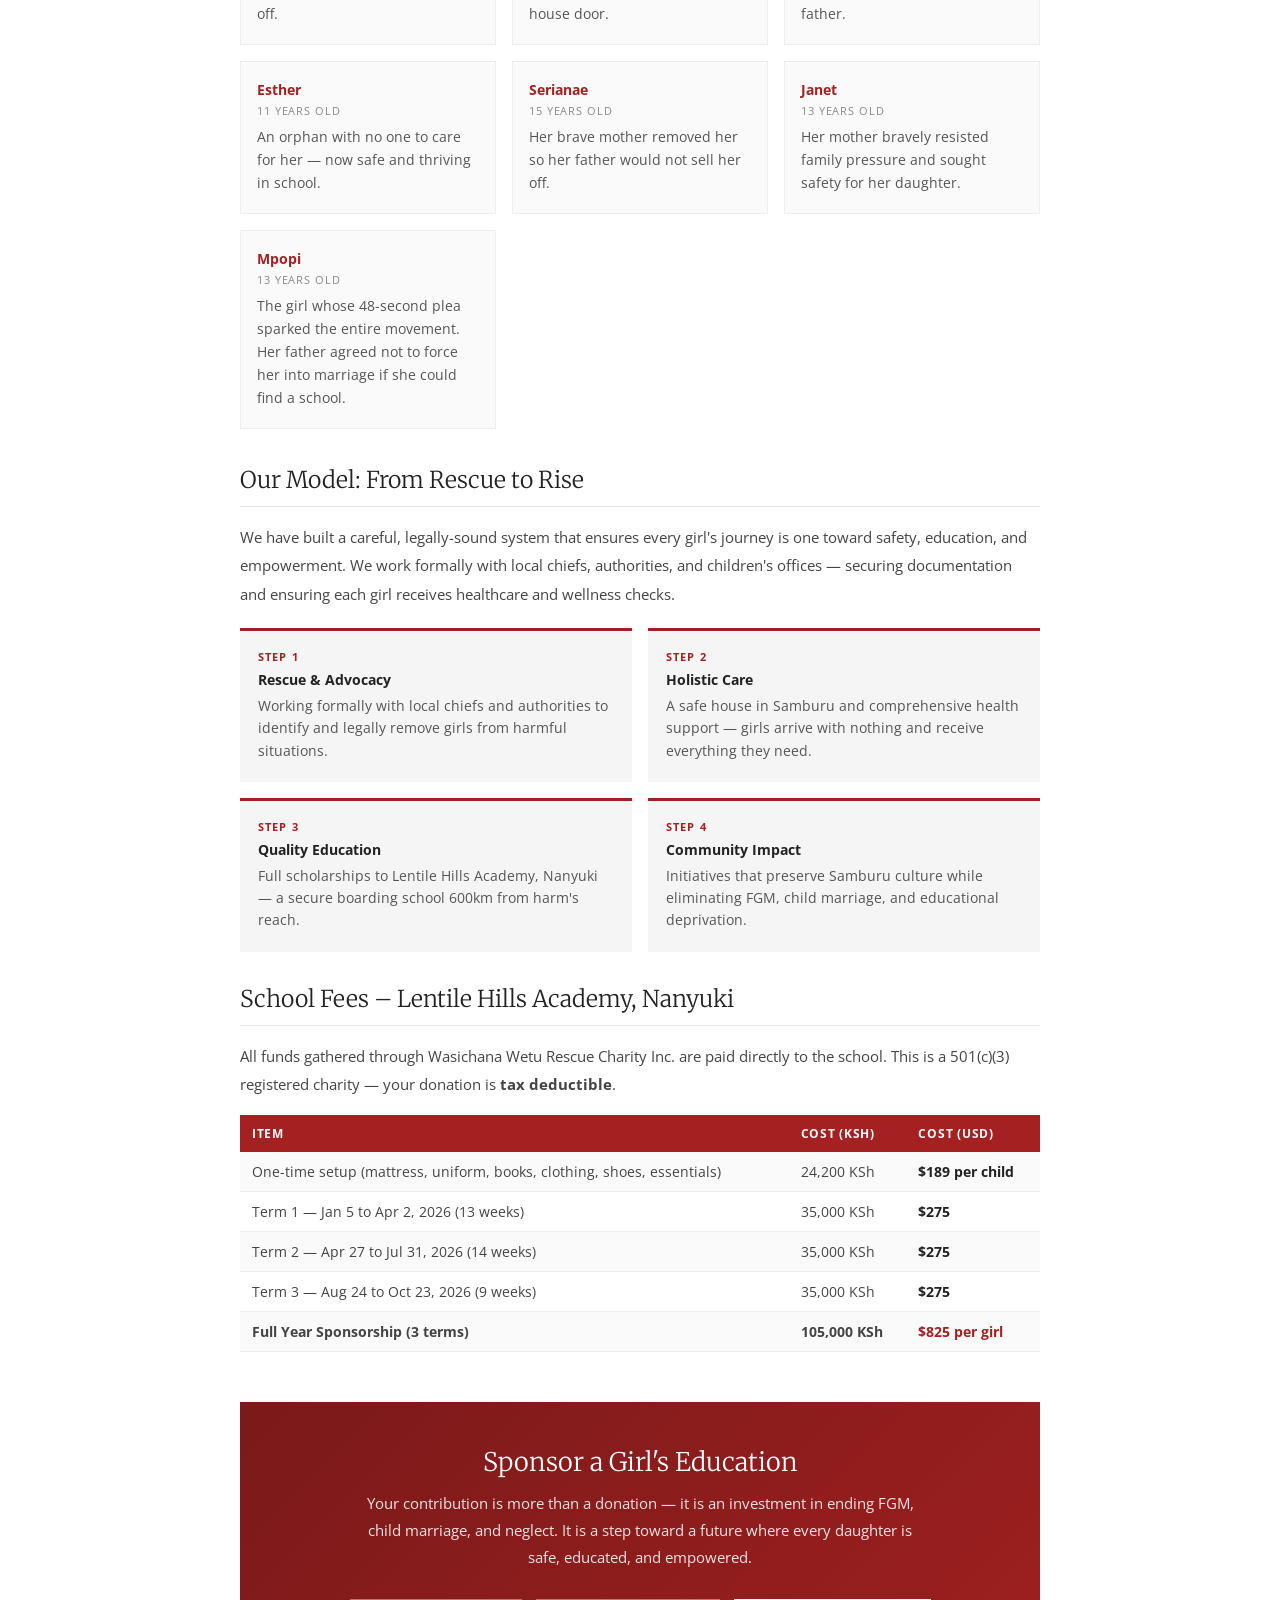
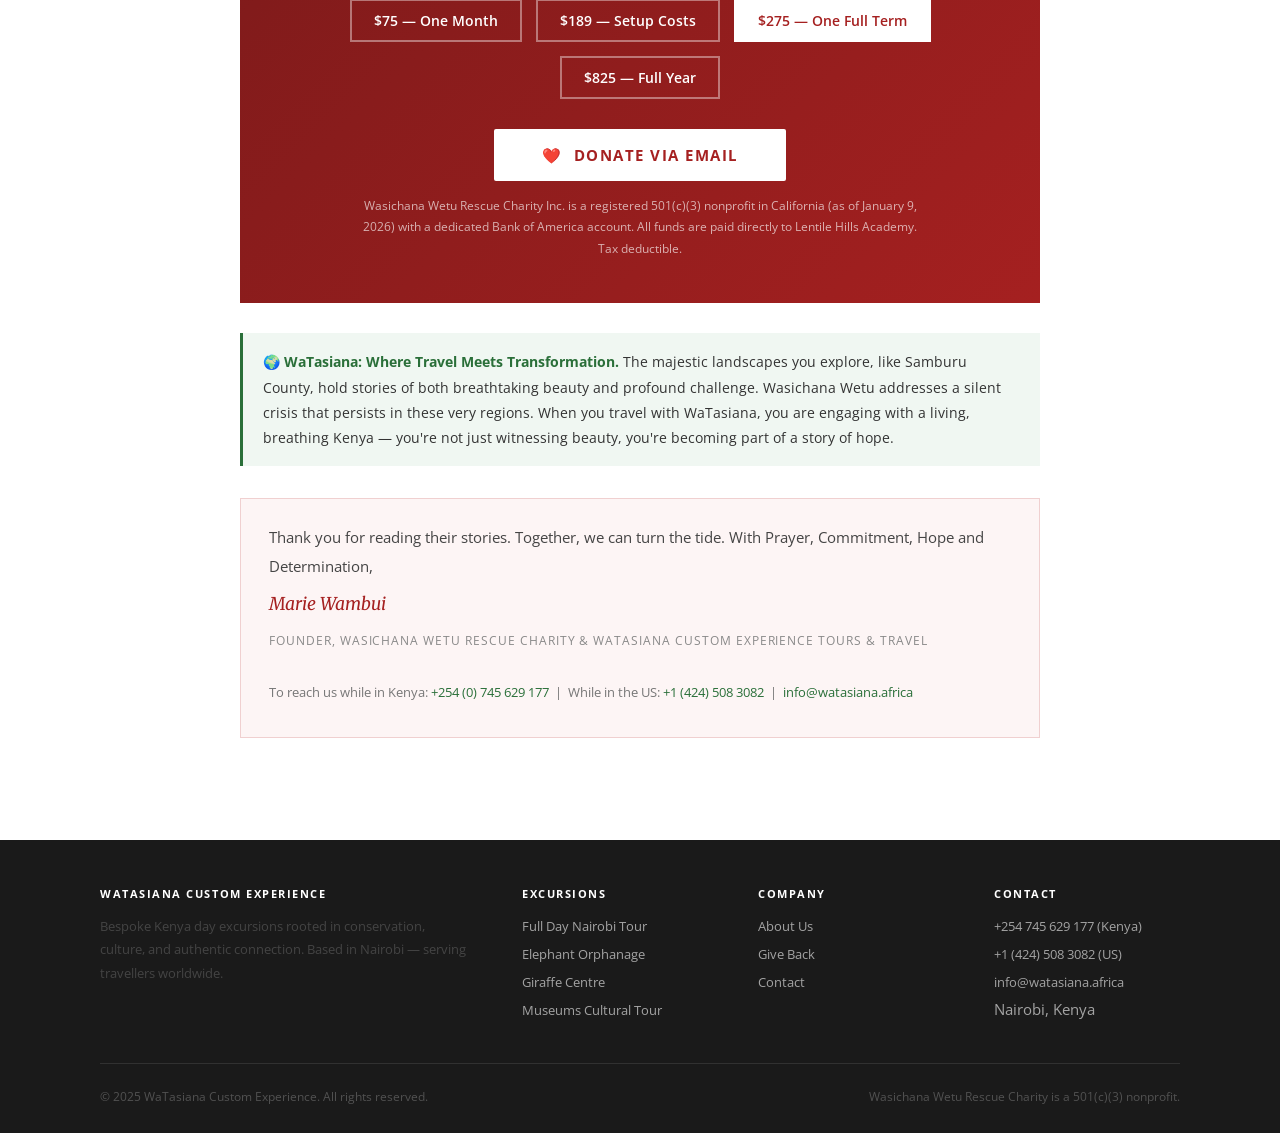
==== commit 4738a684: "Update giveback.html" ====
--- a/giveback.html
+++ b/giveback.html
@@ -303,7 +303,6 @@
         <li><strong>Daniel Misuko</strong> – Head of Content Creation &amp; Social Media Manager</li>
         <li><strong>Grace Wanjeri</strong> – Booking Agent &amp; Data Protection Officer</li>
         <li><strong>John Kanjele</strong> – Executive Chef</li>
-        <li><strong>Maureen Wanjohi</strong> – Excursions Creator &amp; Sous Chef</li>
         <li><strong>Tasiana Wambui</strong> – Co-Founder &amp; WaTasiana Traveling Ambassador</li>
         <li><strong>Marie Wambui</strong> – Owner, Founder &amp; Lead Excursions Curator</li>
     </ul>
